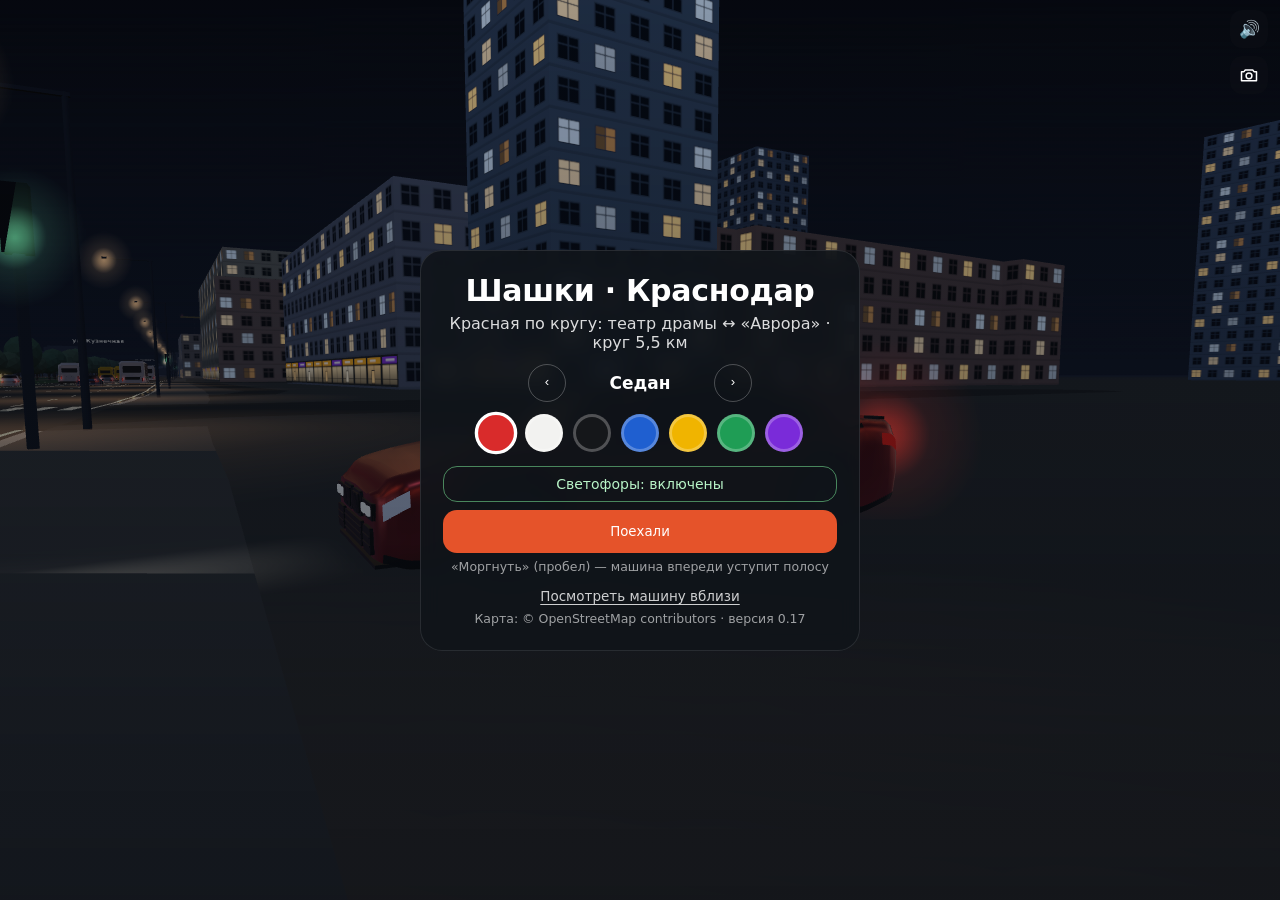
==== index.html @ fc98f98d "Виды с капота и из салона, новые педали и руль, поток пропускает игрока и сворачивает с Красной - тр" ====
<!doctype html>
<html lang="ru">
<head>
<meta charset="utf-8">
<meta name="viewport" content="width=device-width, initial-scale=1, maximum-scale=1, user-scalable=no, viewport-fit=cover">
<meta name="apple-mobile-web-app-capable" content="yes">
<meta name="apple-mobile-web-app-status-bar-style" content="black-translucent">
<meta name="apple-mobile-web-app-title" content="Шашки КРД">
<meta name="theme-color" content="#101418">
<title>Шашки · Краснодар</title>
<link rel="manifest" href="manifest.webmanifest">
<link rel="apple-touch-icon" href="icons/icon-180.png">
<link rel="icon" href="icons/icon-192.png">
<link rel="stylesheet" href="style.css?v=17">
<script type="importmap">{ "imports": { "three": "./vendor/three.module.min.js" } }</script>
</head>
<body>
<canvas id="view"></canvas>
<div id="vig"></div>
<div id="cops"></div>

<div id="hud" hidden>
  <div class="hud-top">
    <div class="box"><span class="label">Очки</span><b id="score">0</b></div>
    <div class="box combo" id="comboBox"><span class="label">Серия</span><b id="combo">×1</b></div>
    <div class="box right"><span class="label" id="lapLabel">Круг 1 · до разворота</span><b id="left">0 м</b></div>
  </div>
  <div class="chips"><div class="chip" id="chase" hidden>ПОГОНЯ · <b id="chaseGap">0 м</b></div><div class="chip rain" id="rain" hidden>Дождь · скользко</div></div>
  <div id="pop"></div>
  <div class="tip turn" id="turnTip" hidden>← Разворот: в левый ряд</div>
  <div class="tip" id="launchTip" hidden>Ты первый! Зажми газ и ЛАНЧ (Shift)</div>
  <div id="lights" hidden><i></i><i></i><i></i><i></i><i></i><b id="lightsText">ДЕРЖИ…</b></div>
  <div class="speed"><b id="speed">0</b><span>км/ч</span><i id="gear">1</i></div>
  <div class="hint" id="rotate">Поверните телефон горизонтально</div>
</div>

<div id="touch" hidden data-mode="arrows">
  <div class="pad left">
    <button data-ctl="launch" id="launchBtn" class="launch" aria-label="Ланч" hidden>ЛАНЧ</button>
    <!-- подрулевой «лепесток»: потянул — моргнул дальним -->
    <button data-ctl="flash" class="stalk" aria-label="Моргнуть фарами">
      <svg viewBox="0 0 120 44" width="120" height="44"><defs><linearGradient id="stk" x1="0" y1="0" x2="0" y2="1"><stop offset="0" stop-color="#4a5058"/><stop offset="1" stop-color="#1b1e22"/></linearGradient></defs>
        <rect x="2" y="15" width="92" height="14" rx="7" fill="url(#stk)" stroke="#6b737d" stroke-width="1.2"/>
        <rect x="82" y="7" width="34" height="30" rx="9" fill="url(#stk)" stroke="#8a929c" stroke-width="1.4"/>
        <path d="M95 15h6a7 7 0 0 1 0 14h-6z" fill="none" stroke="#dfe9ff" stroke-width="1.8"/><path d="M84 17h7M84 22h7M84 27h7" stroke="#dfe9ff" stroke-width="1.8" stroke-linecap="round"/></svg>
    </button>
    <div class="steer arrows">
      <button data-ctl="left" aria-label="Влево"><svg viewBox="0 0 24 24" width="34" height="34"><path d="M15 5l-7 7 7 7" fill="none" stroke="currentColor" stroke-width="2.6" stroke-linecap="round" stroke-linejoin="round"/></svg></button>
      <button data-ctl="right" aria-label="Вправо"><svg viewBox="0 0 24 24" width="34" height="34"><path d="M9 5l7 7-7 7" fill="none" stroke="currentColor" stroke-width="2.6" stroke-linecap="round" stroke-linejoin="round"/></svg></button>
    </div>
    <div class="steer wheel" id="wheelPad" aria-label="Руль">
      <svg id="wheelArt" viewBox="0 0 160 160" width="150" height="150"><defs><radialGradient id="rimG" cx="0.5" cy="0.4" r="0.6"><stop offset="0" stop-color="#3a3f46"/><stop offset="1" stop-color="#14161a"/></radialGradient></defs>
        <circle cx="80" cy="80" r="66" fill="none" stroke="url(#rimG)" stroke-width="17"/><circle cx="80" cy="80" r="74" fill="none" stroke="#5d646d" stroke-width="1.2"/>
        <path d="M80 80L22 62M80 80l58-18M80 80v62" stroke="#24272c" stroke-width="15" stroke-linecap="round"/>
        <circle cx="80" cy="80" r="21" fill="#1b1e22" stroke="#5d646d" stroke-width="1.5"/><rect x="77" y="8" width="6" height="14" rx="2" fill="#e5532a"/></svg>
    </div>
    <div class="steer tilt">Наклоняй телефон</div>
  </div>
  <div class="pad right">
    <button data-ctl="brake" class="pedal brake" aria-label="Тормоз"><i></i></button>
    <button data-ctl="gas" class="pedal gas" aria-label="Газ"><i></i></button>
  </div>
</div>

<div id="drift" hidden>
  <div class="driftBox">
    <b>ДЕРЖИ ГАЗ — ДЕРЖИ ЗАНОС</b>
    <div class="driftMeter"><i id="driftBar"></i></div>
  </div>
</div>

<div id="menu" class="overlay">
  <div class="card">
    <h1>Шашки · Краснодар</h1>
    <p class="route">Красная по кругу: театр драмы ↔ «Аврора» · круг 5,5 км</p>
    <div class="carpick"><button id="carPrev" aria-label="Предыдущая машина">‹</button><b id="carName">Седан</b><button id="carNext" aria-label="Следующая машина">›</button></div>
    <div class="swatches" id="swatches"></div>
    <button id="lightsBtn" class="ghost toggle">Светофоры: включены</button>
    <div class="seg" id="ctlSeg" hidden><button data-m="arrows">Стрелки</button><button data-m="wheel">Руль</button><button data-m="tilt">Наклон</button></div>
    <button id="go" class="primary">Поехали</button>
    <p class="keys">«Моргнуть» (пробел) — машина впереди уступит полосу</p>
    <p class="best" id="best"></p>
    <a class="ghostlink" href="car.html">Посмотреть машину вблизи</a>
    <p class="install" id="install" hidden>Чтобы убрать панели Safari: нажмите <b>Поделиться</b> → <b>На экран «Домой»</b> и запускайте игру с иконки</p>
    <p class="osm">Карта: © OpenStreetMap contributors · версия 0.17</p>
  </div>
</div>

<div id="result" class="overlay" hidden>
  <div class="card">
    <h1 id="resTitle">Авария</h1>
    <p class="route" id="resText"></p>
    <div class="stats">
      <div><span>Очки</span><b id="resScore">0</b></div>
      <div><span>Впритирку</span><b id="resNear">0</b></div>
      <div><span>Круг</span><b id="resTop">1</b></div>
    </div>
    <button id="again" class="primary">Ещё раз</button>
    <button id="toMenu" class="ghost">В меню</button>
  </div>
</div>

<button id="mute" aria-label="Звук">🔊</button>
<button id="viewBtn" aria-label="Сменить вид" title="Вид (C)">
  <svg viewBox="0 0 24 24" width="20" height="20" fill="none" stroke="currentColor" stroke-width="1.8" stroke-linecap="round" stroke-linejoin="round"><path d="M3 8h3l1.5-2h9L18 8h3v11H3z"/><circle cx="12" cy="13" r="3.5"/></svg>
</button>
<script type="module" src="js/main.js?v=17"></script>
</body>
</html>
---- style.css ----
* { box-sizing: border-box; -webkit-tap-highlight-color: transparent; }
html, body { margin: 0; height: 100%; overflow: hidden; background: #101418; overscroll-behavior: none; }
body { font-family: system-ui, -apple-system, 'Segoe UI', Roboto, Arial, sans-serif; color: #fff; user-select: none; -webkit-user-select: none; -webkit-touch-callout: none; touch-action: none; }
canvas#view { position: fixed; inset: 0; width: 100%; height: 100%; display: block; }
[hidden] { display: none !important; }

#hud { position: fixed; inset: 0; pointer-events: none; padding: max(10px, env(safe-area-inset-top)) max(14px, env(safe-area-inset-right)) max(10px, env(safe-area-inset-bottom)) max(14px, env(safe-area-inset-left)); }
.hud-top { display: flex; gap: 10px; align-items: flex-start; padding-right: 48px; }
.box { background: rgba(12, 16, 22, 0.62); border-radius: 12px; padding: 6px 12px 7px; min-width: 84px; backdrop-filter: blur(6px); -webkit-backdrop-filter: blur(6px); }
.box .label { display: block; font-size: 11px; letter-spacing: 0.06em; text-transform: uppercase; opacity: 0.7; }
.box b { font-size: 22px; font-variant-numeric: tabular-nums; }
.box.right { margin-left: auto; text-align: right; }
.box.combo { opacity: 0.35; transition: opacity 0.2s, transform 0.2s; }
.box.combo.live { opacity: 1; background: rgba(214, 72, 28, 0.88); }
.box.combo.bump { transform: scale(1.14); }

#pop { position: absolute; left: 50%; top: 24%; transform: translateX(-50%); font-weight: 900; font-size: clamp(22px, 5vw, 40px); text-shadow: 0 2px 10px rgba(0, 0, 0, 0.6); white-space: nowrap; opacity: 0; }
#pop.show { animation: pop 0.9s ease-out; }
@keyframes pop { 0% { opacity: 0; transform: translate(-50%, 16px) scale(0.8); } 15% { opacity: 1; transform: translate(-50%, 0) scale(1.08); } 70% { opacity: 1; } 100% { opacity: 0; transform: translate(-50%, -22px) scale(1); } }

.speed { position: absolute; left: 50%; bottom: max(14px, env(safe-area-inset-bottom)); transform: translateX(-50%); text-align: center; background: rgba(12, 16, 22, 0.62); border-radius: 16px; padding: 4px 18px 8px; min-width: 132px; backdrop-filter: blur(6px); -webkit-backdrop-filter: blur(6px); }
.speed b { font-size: 44px; line-height: 1; font-variant-numeric: tabular-nums; display: block; }
.speed span { font-size: 12px; opacity: 0.7; letter-spacing: 0.08em; }
.speed i { position: absolute; right: 10px; top: 8px; font-style: normal; font-weight: 700; font-size: 14px; opacity: 0.75; }
.hint { position: absolute; left: 50%; top: 50%; transform: translate(-50%, -50%); background: rgba(12, 16, 22, 0.8); padding: 10px 16px; border-radius: 12px; display: none; }
@media (orientation: portrait) and (pointer: coarse) { .hint { display: block; } }

#touch { position: fixed; inset: 0; pointer-events: none; }
.pad { position: absolute; bottom: max(18px, env(safe-area-inset-bottom)); display: flex; gap: 14px; align-items: flex-end; pointer-events: none; }
.pad.left { left: max(18px, env(safe-area-inset-left)); }
.pad.right { right: max(18px, env(safe-area-inset-right)); }
.pad button { pointer-events: auto; touch-action: none; width: 84px; height: 84px; border-radius: 22px; border: 2px solid rgba(255, 255, 255, 0.35); background: rgba(12, 16, 22, 0.45); color: #fff; font: 700 26px/1 inherit; font-family: inherit; }
.pad button.gas { height: 118px; background: rgba(34, 140, 70, 0.55); font-size: 17px; }
.pad button.brake { background: rgba(190, 50, 40, 0.55); font-size: 15px; }
.pad button.small { width: 58px; height: 58px; border-radius: 16px; font-size: 18px; }
.pad button.on { background: rgba(255, 255, 255, 0.4); transform: scale(0.96); }

.overlay { position: fixed; inset: 0; display: grid; place-items: center; background: linear-gradient(rgba(10, 14, 20, 0.35), rgba(10, 14, 20, 0.72)); padding: 16px; overflow: auto; }
.card { width: min(440px, 100%); background: rgba(16, 20, 26, 0.9); border: 1px solid rgba(255, 255, 255, 0.1); border-radius: 22px; padding: 22px 22px 18px; text-align: center; backdrop-filter: blur(10px); -webkit-backdrop-filter: blur(10px); }
.card h1 { margin: 0 0 4px; font-size: 30px; letter-spacing: -0.01em; }
.card p { margin: 6px 0; }
.route { opacity: 0.85; }
.keys, .osm, .best { font-size: 12.5px; opacity: 0.6; }
.best { opacity: 0.9; font-size: 14px; }
.swatches { display: flex; justify-content: center; gap: 10px; margin: 16px 0 14px; }
.swatches button { width: 38px; height: 38px; border-radius: 50%; border: 3px solid rgba(255, 255, 255, 0.25); cursor: pointer; padding: 0; }
.swatches button.sel { border-color: #fff; transform: scale(1.12); }
button.primary { display: block; width: 100%; padding: 14px; border: 0; border-radius: 14px; background: #e5532a; color: #fff; font: 800 19px/1 inherit; font-family: inherit; cursor: pointer; margin-top: 6px; }
button.primary:active { transform: scale(0.98); }
button.ghost { display: block; width: 100%; padding: 11px; margin-top: 8px; border: 1px solid rgba(255, 255, 255, 0.22); border-radius: 14px; background: transparent; color: #fff; font: 600 15px/1 inherit; font-family: inherit; cursor: pointer; }
.stats { display: grid; grid-template-columns: repeat(3, 1fr); gap: 8px; margin: 14px 0; }
.stats div { background: rgba(255, 255, 255, 0.07); border-radius: 12px; padding: 8px 4px; }
.stats span { display: block; font-size: 11px; opacity: 0.65; text-transform: uppercase; letter-spacing: 0.05em; }
.stats b { font-size: 21px; font-variant-numeric: tabular-nums; }

#mute { position: fixed; top: max(10px, env(safe-area-inset-top)); right: max(12px, env(safe-area-inset-right)); width: 38px; height: 38px; border-radius: 12px; border: 0; background: rgba(12, 16, 22, 0.62); color: #fff; font-size: 17px; cursor: pointer; z-index: 5; }
@media (max-height: 420px) { .card { padding: 14px 18px 12px; } .card h1 { font-size: 24px; } .swatches { margin: 10px 0; } }

/* телефон в горизонтали: спидометр уезжает наверх, чтобы не закрывать машину */
@media (max-height: 500px) {
  .speed { bottom: auto; top: max(8px, env(safe-area-inset-top)); padding: 2px 14px 5px; min-width: 104px; }
  .speed b { font-size: 30px; }
  .speed span { font-size: 10px; }
  .speed i { top: 5px; right: 8px; font-size: 12px; }
  #pop { top: 30%; }
}

/* затемнение краёв на скорости — «тоннель» */
#vig { position: fixed; inset: 0; pointer-events: none; opacity: 0; background: radial-gradient(ellipse at 50% 58%, transparent 42%, rgba(6, 10, 16, 0.5) 100%); }
html { touch-action: none; }

.install { font-size: 13px; line-height: 1.35; background: rgba(255, 255, 255, 0.08); border-radius: 12px; padding: 9px 12px; margin-top: 10px !important; }

.pad.left { flex-direction: column; align-items: stretch; gap: 10px; }
.pad .row { display: flex; gap: 14px; }
.pad button.flash { width: auto; height: 46px; border-radius: 14px; font-size: 15px; background: rgba(240, 190, 40, 0.5); }

.ghostlink { display: inline-block; margin-top: 8px; color: #fff; opacity: 0.8; font-size: 13.5px; text-decoration: underline; text-underline-offset: 3px; }

/* разворот: весь экран — одна большая кнопка, чем чаще жмёшь, тем дольше держится занос */
#drift { position: fixed; inset: 0; z-index: 4; display: grid; place-items: start center; padding-top: 22vh; pointer-events: none; }
.driftBox { pointer-events: none; text-align: center; background: rgba(12, 16, 22, 0.62); border-radius: 16px; padding: 10px 18px 12px; backdrop-filter: blur(6px); -webkit-backdrop-filter: blur(6px); animation: pulse 0.5s ease-in-out infinite alternate; }
.driftBox b { display: block; font-size: clamp(18px, 4.4vw, 30px); letter-spacing: 0.02em; }
.driftMeter { margin-top: 8px; width: min(52vw, 320px); height: 12px; border-radius: 6px; background: rgba(255, 255, 255, 0.18); overflow: hidden; }
.driftMeter i { display: block; height: 100%; width: 30%; background: linear-gradient(90deg, #f0b400, #e5532a); border-radius: 6px; transition: width 0.08s linear; }
@keyframes pulse { from { transform: scale(1); } to { transform: scale(1.05); } }

/* погоня и дождь */
.chips { position: absolute; left: 50%; top: max(64px, calc(env(safe-area-inset-top) + 56px)); transform: translateX(-50%); display: flex; gap: 8px; }
.chip { background: rgba(190, 30, 30, 0.85); border-radius: 999px; padding: 5px 12px; font-size: 13px; letter-spacing: 0.04em; white-space: nowrap; }
.chip b { font-variant-numeric: tabular-nums; }
.chip.close { animation: pulse 0.3s ease-in-out infinite alternate; }
.chip.rain { background: rgba(40, 90, 150, 0.85); }
#cops { position: fixed; inset: 0; pointer-events: none; opacity: 0; background: radial-gradient(ellipse at 50% 60%, transparent 45%, rgba(255, 30, 30, 0.9) 100%); }
#cops.blue { background: radial-gradient(ellipse at 50% 60%, transparent 45%, rgba(40, 90, 255, 0.9) 100%); }

/* старт со светофора */
.pad button.launch { width: auto; height: 64px; border-radius: 16px; background: rgba(229, 83, 42, 0.85); font-size: 18px; animation: pulse 0.4s ease-in-out infinite alternate; }
.tip { position: absolute; left: 50%; top: 34%; transform: translateX(-50%); background: rgba(12, 16, 22, 0.72); border-radius: 12px; padding: 8px 14px; font-size: 14px; white-space: nowrap; }

/* стартовые огни: пять красных загораются по одному, потом все зелёные — отпускай */
#lights { position: absolute; left: 50%; top: 16%; transform: translateX(-50%); display: flex; gap: clamp(8px, 2vw, 16px); align-items: center; background: rgba(8, 10, 14, 0.78); border-radius: 18px; padding: 12px 16px 34px; }
#lights i { width: clamp(26px, 6vw, 44px); height: clamp(26px, 6vw, 44px); border-radius: 50%; background: #2a1414; box-shadow: inset 0 0 0 3px #111; transition: background 0.06s; }
#lights i.on { background: #ff2a1a; box-shadow: inset 0 0 0 3px #111, 0 0 18px 6px rgba(255, 42, 26, 0.75); }
#lights i.go { background: #2dff6a; box-shadow: inset 0 0 0 3px #111, 0 0 22px 9px rgba(45, 255, 106, 0.85); }
#lights b { position: absolute; left: 0; right: 0; bottom: 8px; text-align: center; font-size: 15px; letter-spacing: 0.08em; opacity: 0.85; }
#lights.go b { color: #2dff6a; font-size: 18px; opacity: 1; animation: pulse 0.12s ease-in-out infinite alternate; }
#lights.go { box-shadow: 0 0 0 3px rgba(45, 255, 106, 0.7), 0 0 40px rgba(45, 255, 106, 0.5); }
.tip { animation: glow 0.45s ease-in-out infinite alternate; } /* не pulse: тот двигает transform и сбил бы центровку */
@keyframes glow { from { box-shadow: 0 0 0 2px rgba(229, 83, 42, 0.5), 0 0 10px rgba(229, 83, 42, 0.3); } to { box-shadow: 0 0 0 2px rgba(229, 83, 42, 1), 0 0 30px rgba(229, 83, 42, 0.75); } }
.pad button.launch { box-shadow: 0 0 0 3px rgba(255, 255, 255, 0.55), 0 0 30px 6px rgba(229, 83, 42, 0.8); }

button.toggle { margin: 0 0 8px; padding: 9px; font-size: 14px; border-color: rgba(120, 230, 150, 0.55); color: #b9f5c8; }
button.toggle.off { border-color: rgba(255, 255, 255, 0.22); color: rgba(255, 255, 255, 0.7); }

.carpick { display: flex; align-items: center; justify-content: center; gap: 14px; margin: 12px 0 -4px; }
.carpick b { min-width: 120px; font-size: 17px; }
.carpick button { width: 38px; height: 38px; border-radius: 50%; border: 1px solid rgba(255, 255, 255, 0.25); background: transparent; color: #fff; font: 600 22px/1 inherit; cursor: pointer; padding: 0 0 3px; }
.carpick button:active { transform: scale(0.94); }

.tip.turn { top: 20%; font-weight: 700; font-size: 15px; background: rgba(229, 83, 42, 0.85); animation: none; }

#viewBtn { position: fixed; top: calc(max(10px, env(safe-area-inset-top)) + 46px); right: max(12px, env(safe-area-inset-right)); z-index: 6; width: 38px; height: 38px; border-radius: 12px; border: 0; background: rgba(12, 16, 22, 0.62); color: #fff; display: grid; place-items: center; cursor: pointer; }

/* ---------- управление на экране: педали, руль, «лепесток» ---------- */
.pad.left { align-items: flex-start; }
.pad button.pedal { width: 78px; height: 104px; border-radius: 14px 14px 18px 18px; border: 1.5px solid #8b939d; padding: 0; position: relative; overflow: hidden;
  background: linear-gradient(180deg, #aab2bc 0%, #6d757f 55%, #3d434b 100%); box-shadow: 0 6px 14px rgba(0, 0, 0, 0.55), inset 0 1px 0 rgba(255, 255, 255, 0.45); transform-origin: 50% 100%; transition: transform 0.06s; }
.pad button.pedal i { position: absolute; inset: 9px 10px; border-radius: 8px; background: repeating-linear-gradient(180deg, #17191d 0 7px, #2c3036 7px 12px); box-shadow: inset 0 0 0 1px rgba(0, 0, 0, 0.6); }
.pad button.pedal.gas { height: 132px; width: 64px; }
.pad button.pedal.brake { width: 96px; height: 92px; }
.pad button.pedal.on { transform: perspective(260px) rotateX(24deg) scale(0.98); filter: brightness(0.8); background: linear-gradient(180deg, #aab2bc 0%, #6d757f 55%, #3d434b 100%); }
.pad button.stalk { width: 124px; height: 48px; border: 0; background: none; padding: 0; transform-origin: 6% 50%; transition: transform 0.08s; filter: drop-shadow(0 4px 6px rgba(0, 0, 0, 0.6)); }
.pad button.stalk.on { transform: rotate(-16deg); background: none; filter: drop-shadow(0 0 14px rgba(190, 215, 255, 0.95)); }
.steer { pointer-events: none; }
.steer.arrows { display: flex; gap: 14px; }
.steer.arrows button { width: 86px; height: 86px; border-radius: 50%; border: 1.5px solid #6b737d; display: grid; place-items: center; padding: 0;
  background: radial-gradient(circle at 50% 35%, #3a3f46, #14161a 75%); box-shadow: 0 6px 14px rgba(0, 0, 0, 0.5), inset 0 1px 0 rgba(255, 255, 255, 0.18); }
.steer.arrows button.on { background: radial-gradient(circle at 50% 35%, #565d67, #24272c 75%); transform: scale(0.95); }
.steer.wheel { width: 150px; height: 150px; pointer-events: auto; touch-action: none; filter: drop-shadow(0 6px 12px rgba(0, 0, 0, 0.6)); }
.steer.wheel svg { display: block; will-change: transform; }
.steer.tilt { padding: 10px 14px; border-radius: 12px; background: rgba(12, 16, 22, 0.55); font-size: 13.5px; opacity: 0.75; }
#touch[data-mode="arrows"] .steer.wheel, #touch[data-mode="arrows"] .steer.tilt,
#touch[data-mode="wheel"] .steer.arrows, #touch[data-mode="wheel"] .steer.tilt,
#touch[data-mode="tilt"] .steer.arrows, #touch[data-mode="tilt"] .steer.wheel { display: none; }
.seg { display: flex; gap: 0; margin: 0 0 8px; border: 1px solid rgba(255, 255, 255, 0.22); border-radius: 12px; overflow: hidden; }
.seg button { flex: 1; padding: 9px 4px; border: 0; background: transparent; color: rgba(255, 255, 255, 0.7); font: 600 13.5px/1 inherit; font-family: inherit; cursor: pointer; }
.seg button.sel { background: rgba(255, 255, 255, 0.16); color: #fff; }
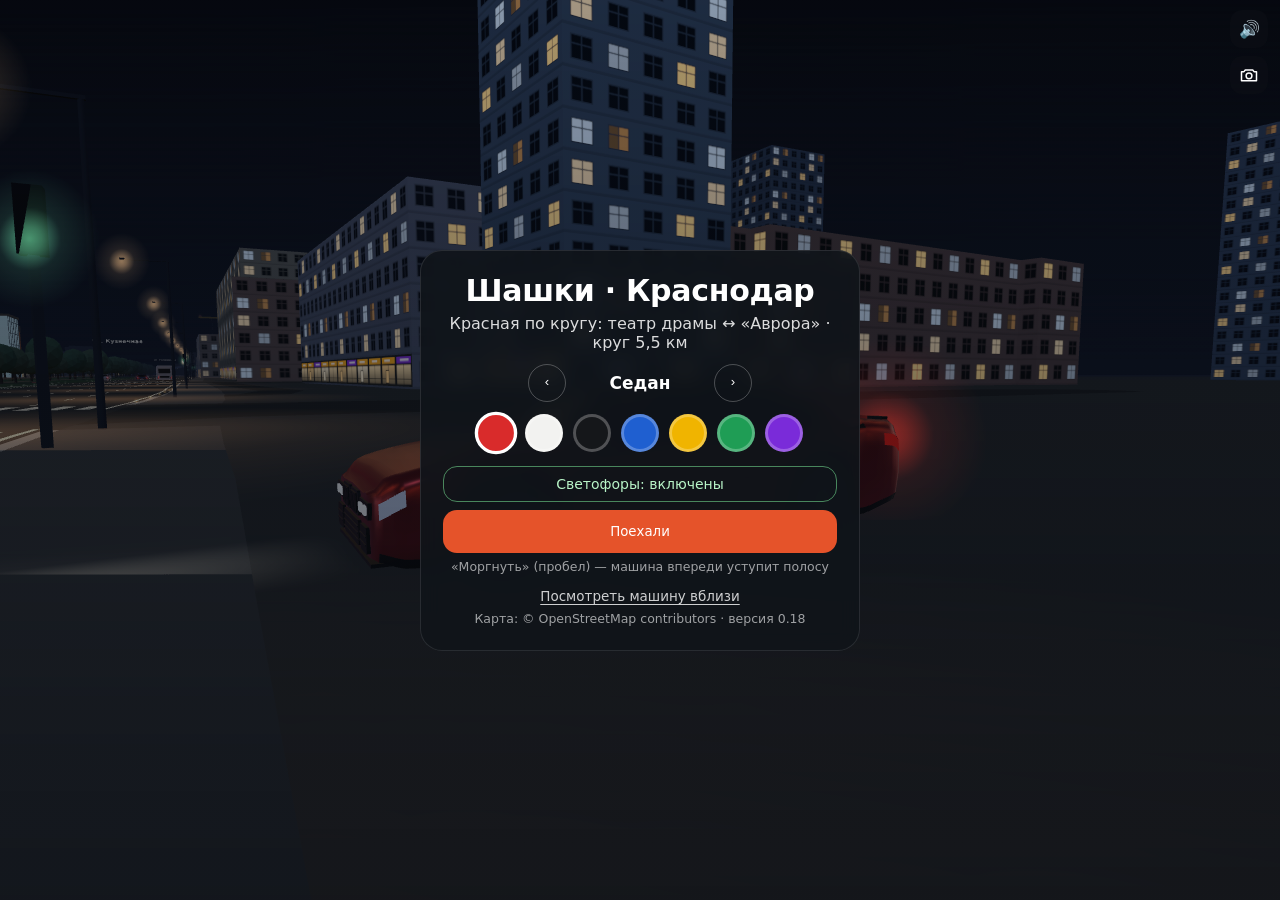
==== commit b205dc06: "Три новые машины, дождь с брызгами и лужами, визг и дым на торможении - «Гелик», «Лада» и «Семёрка»:" ====
--- a/index.html
+++ b/index.html
@@ -11,7 +11,7 @@
 <link rel="manifest" href="manifest.webmanifest">
 <link rel="apple-touch-icon" href="icons/icon-180.png">
 <link rel="icon" href="icons/icon-192.png">
-<link rel="stylesheet" href="style.css?v=17">
+<link rel="stylesheet" href="style.css?v=18">
 <script type="importmap">{ "imports": { "three": "./vendor/three.module.min.js" } }</script>
 </head>
 <body>
@@ -82,7 +82,7 @@
     <p class="best" id="best"></p>
     <a class="ghostlink" href="car.html">Посмотреть машину вблизи</a>
     <p class="install" id="install" hidden>Чтобы убрать панели Safari: нажмите <b>Поделиться</b> → <b>На экран «Домой»</b> и запускайте игру с иконки</p>
-    <p class="osm">Карта: © OpenStreetMap contributors · версия 0.17</p>
+    <p class="osm">Карта: © OpenStreetMap contributors · версия 0.18</p>
   </div>
 </div>
 
@@ -104,6 +104,6 @@
 <button id="viewBtn" aria-label="Сменить вид" title="Вид (C)">
   <svg viewBox="0 0 24 24" width="20" height="20" fill="none" stroke="currentColor" stroke-width="1.8" stroke-linecap="round" stroke-linejoin="round"><path d="M3 8h3l1.5-2h9L18 8h3v11H3z"/><circle cx="12" cy="13" r="3.5"/></svg>
 </button>
-<script type="module" src="js/main.js?v=17"></script>
+<script type="module" src="js/main.js?v=18"></script>
 </body>
 </html>
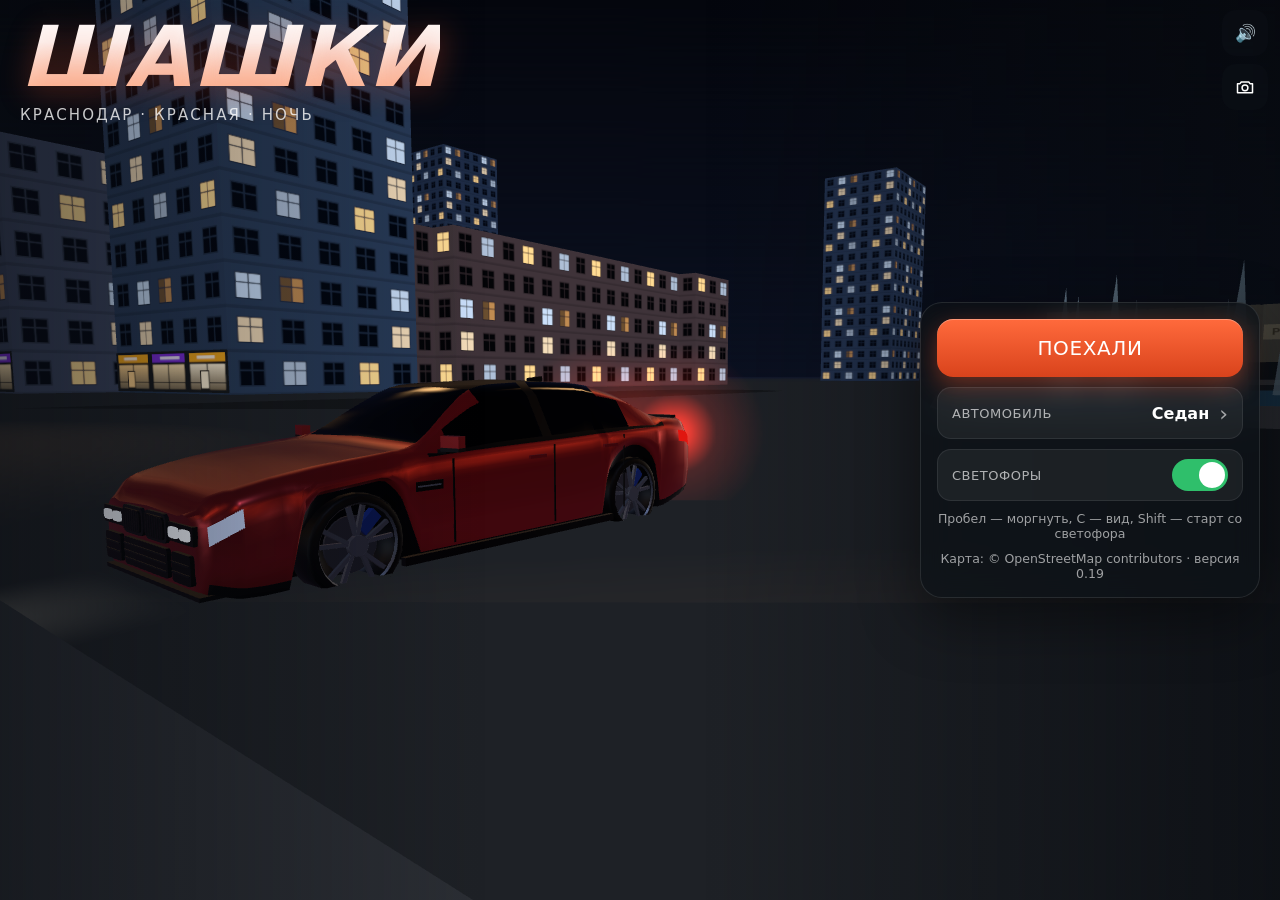
==== commit 4c9fe50f: "Новый интерфейс и гараж, зеркало заднего вида, свои салоны и голоса моторов - меню: панель сбоку, ма" ====
--- a/index.html
+++ b/index.html
@@ -11,7 +11,7 @@
 <link rel="manifest" href="manifest.webmanifest">
 <link rel="apple-touch-icon" href="icons/icon-180.png">
 <link rel="icon" href="icons/icon-192.png">
-<link rel="stylesheet" href="style.css?v=18">
+<link rel="stylesheet" href="style.css?v=19">
 <script type="importmap">{ "imports": { "three": "./vendor/three.module.min.js" } }</script>
 </head>
 <body>
@@ -25,6 +25,7 @@
     <div class="box combo" id="comboBox"><span class="label">Серия</span><b id="combo">×1</b></div>
     <div class="box right"><span class="label" id="lapLabel">Круг 1 · до разворота</span><b id="left">0 м</b></div>
   </div>
+  <div id="mirror"></div>
   <div class="chips"><div class="chip" id="chase" hidden>ПОГОНЯ · <b id="chaseGap">0 м</b></div><div class="chip rain" id="rain" hidden>Дождь · скользко</div></div>
   <div id="pop"></div>
   <div class="tip turn" id="turnTip" hidden>← Разворот: в левый ряд</div>
@@ -69,20 +70,36 @@
   </div>
 </div>
 
-<div id="menu" class="overlay">
-  <div class="card">
-    <h1>Шашки · Краснодар</h1>
-    <p class="route">Красная по кругу: театр драмы ↔ «Аврора» · круг 5,5 км</p>
-    <div class="carpick"><button id="carPrev" aria-label="Предыдущая машина">‹</button><b id="carName">Седан</b><button id="carNext" aria-label="Следующая машина">›</button></div>
+<!-- главное меню: машина видна слева, справа — панель -->
+<div id="menu" class="screen">
+  <div class="brand">
+    <h1>ШАШКИ</h1>
+    <p>Краснодар · Красная · ночь</p>
+    <p class="best" id="best"></p>
+  </div>
+  <div class="panel">
+    <button id="go" class="primary">Поехали</button>
+    <button id="garageBtn" class="rowbtn"><span>Автомобиль</span><b id="carName">Седан</b><i>›</i></button>
+    <div class="rowset"><span>Светофоры</span><button id="lightsBtn" class="switch" role="switch" aria-label="Светофоры"><i></i></button></div>
+    <div class="rowset" id="ctlRow"><span>Руль</span><div class="seg" id="ctlSeg"><button data-m="arrows">Стрелки</button><button data-m="wheel">Руль</button><button data-m="tilt">Наклон</button></div></div>
+    <p class="keys">Пробел — моргнуть, C — вид, Shift — старт со светофора</p>
+    <p class="install" id="install" hidden>Чтобы убрать панели Safari: <b>Поделиться</b> → <b>На экран «Домой»</b></p>
+    <p class="osm">Карта: © OpenStreetMap contributors · версия 0.19</p>
+  </div>
+</div>
+
+<!-- гараж: выбор машины и цвета -->
+<div id="garage" class="screen" hidden>
+  <button id="garageBack" class="back">‹ Назад</button>
+  <div class="gpanel">
+    <div class="gpick">
+      <button id="carPrev" aria-label="Предыдущая машина">‹</button>
+      <div><b id="gName">Седан</b><span id="gNote"></span></div>
+      <button id="carNext" aria-label="Следующая машина">›</button>
+    </div>
+    <div class="gstats" id="gStats"></div>
     <div class="swatches" id="swatches"></div>
-    <button id="lightsBtn" class="ghost toggle">Светофоры: включены</button>
-    <div class="seg" id="ctlSeg" hidden><button data-m="arrows">Стрелки</button><button data-m="wheel">Руль</button><button data-m="tilt">Наклон</button></div>
-    <button id="go" class="primary">Поехали</button>
-    <p class="keys">«Моргнуть» (пробел) — машина впереди уступит полосу</p>
-    <p class="best" id="best"></p>
-    <a class="ghostlink" href="car.html">Посмотреть машину вблизи</a>
-    <p class="install" id="install" hidden>Чтобы убрать панели Safari: нажмите <b>Поделиться</b> → <b>На экран «Домой»</b> и запускайте игру с иконки</p>
-    <p class="osm">Карта: © OpenStreetMap contributors · версия 0.18</p>
+    <button id="gSelect" class="primary">Выбрать</button>
   </div>
 </div>
 
@@ -104,6 +121,6 @@
 <button id="viewBtn" aria-label="Сменить вид" title="Вид (C)">
   <svg viewBox="0 0 24 24" width="20" height="20" fill="none" stroke="currentColor" stroke-width="1.8" stroke-linecap="round" stroke-linejoin="round"><path d="M3 8h3l1.5-2h9L18 8h3v11H3z"/><circle cx="12" cy="13" r="3.5"/></svg>
 </button>
-<script type="module" src="js/main.js?v=18"></script>
+<script type="module" src="js/main.js?v=19"></script>
 </body>
 </html>
--- a/style.css
+++ b/style.css
@@ -146,3 +146,62 @@
 .seg { display: flex; gap: 0; margin: 0 0 8px; border: 1px solid rgba(255, 255, 255, 0.22); border-radius: 12px; overflow: hidden; }
 .seg button { flex: 1; padding: 9px 4px; border: 0; background: transparent; color: rgba(255, 255, 255, 0.7); font: 600 13.5px/1 inherit; font-family: inherit; cursor: pointer; }
 .seg button.sel { background: rgba(255, 255, 255, 0.16); color: #fff; }
+
+/* ---------- новый интерфейс: меню сбоку, гараж, зеркало ---------- */
+button { touch-action: manipulation; }
+.screen { position: fixed; inset: 0; pointer-events: none; display: flex; align-items: stretch; justify-content: space-between; gap: 16px;
+  padding: max(18px, env(safe-area-inset-top)) max(20px, env(safe-area-inset-right)) max(18px, env(safe-area-inset-bottom)) max(20px, env(safe-area-inset-left));
+  background: linear-gradient(90deg, rgba(8, 11, 16, 0.55) 0%, rgba(8, 11, 16, 0) 38%, rgba(8, 11, 16, 0) 55%, rgba(8, 11, 16, 0.72) 100%); }
+.screen > * { pointer-events: auto; }
+.brand { align-self: flex-start; pointer-events: none; }
+.brand h1 { margin: 0; font-size: clamp(40px, 9vw, 84px); font-weight: 900; letter-spacing: 0.02em; line-height: 0.95; font-style: italic;
+  background: linear-gradient(180deg, #fff 30%, #ffb38f 100%); -webkit-background-clip: text; background-clip: text; color: transparent; text-shadow: 0 6px 30px rgba(229, 83, 42, 0.35); }
+.brand p { margin: 8px 0 0; font-size: 15px; letter-spacing: 0.14em; text-transform: uppercase; opacity: 0.78; }
+.brand .best { letter-spacing: 0.04em; text-transform: none; font-size: 15px; opacity: 0.95; color: #ffd27a; }
+.panel, .gpanel { align-self: center; width: min(340px, 46vw); display: flex; flex-direction: column; gap: 10px; padding: 16px; border-radius: 22px;
+  background: rgba(14, 18, 24, 0.78); border: 1px solid rgba(255, 255, 255, 0.1); backdrop-filter: blur(14px); -webkit-backdrop-filter: blur(14px); box-shadow: 0 20px 60px rgba(0, 0, 0, 0.45); }
+.panel p { margin: 0; text-align: center; }
+button.primary { margin: 0; padding: 17px 14px; border-radius: 16px; font-size: 20px; letter-spacing: 0.03em; text-transform: uppercase;
+  background: linear-gradient(180deg, #ff6a3c, #d9431c); box-shadow: 0 8px 24px rgba(229, 83, 42, 0.45), inset 0 1px 0 rgba(255, 255, 255, 0.3); }
+.rowbtn, .rowset { display: flex; align-items: center; gap: 10px; min-height: 52px; padding: 0 14px; border-radius: 14px; background: rgba(255, 255, 255, 0.06); border: 1px solid rgba(255, 255, 255, 0.08); color: #fff; font: inherit; }
+.rowbtn { cursor: pointer; width: 100%; text-align: left; }
+.rowbtn:active { background: rgba(255, 255, 255, 0.12); }
+.rowbtn span, .rowset > span { font-size: 13px; opacity: 0.65; letter-spacing: 0.04em; text-transform: uppercase; }
+.rowbtn b { margin-left: auto; font-size: 16px; }
+.rowbtn i { font-style: normal; font-size: 22px; opacity: 0.6; }
+.rowset .seg { margin: 0 0 0 auto; flex: 1; max-width: 230px; }
+.switch { margin-left: auto; width: 56px; height: 32px; border-radius: 999px; border: 0; background: rgba(255, 255, 255, 0.18); position: relative; cursor: pointer; padding: 0; transition: background 0.15s; }
+.switch i { position: absolute; top: 3px; left: 3px; width: 26px; height: 26px; border-radius: 50%; background: #fff; transition: transform 0.15s; }
+.switch.on { background: #2fbf6b; }
+.switch.on i { transform: translateX(24px); }
+.back { align-self: flex-start; padding: 12px 18px; border-radius: 14px; border: 1px solid rgba(255, 255, 255, 0.16); background: rgba(14, 18, 24, 0.7); color: #fff; font: 600 16px/1 inherit; font-family: inherit; cursor: pointer; }
+#garage { background: linear-gradient(90deg, rgba(8, 11, 16, 0.2) 0%, rgba(8, 11, 16, 0) 45%, rgba(8, 11, 16, 0.75) 100%); }
+.gpick { display: flex; align-items: center; gap: 8px; }
+.gpick > div { flex: 1; text-align: center; min-width: 0; }
+.gpick b { display: block; font-size: 22px; }
+.gpick span { display: block; font-size: 12.5px; opacity: 0.65; margin-top: 2px; }
+.gpick button { flex: none; width: 52px; height: 52px; border-radius: 50%; border: 1px solid rgba(255, 255, 255, 0.2); background: rgba(255, 255, 255, 0.07); color: #fff; font: 600 26px/1 inherit; cursor: pointer; padding: 0 0 4px; }
+.gpick button:active { background: rgba(255, 255, 255, 0.2); transform: scale(0.94); }
+.gstats { display: grid; gap: 7px; }
+.gstats div { display: grid; grid-template-columns: 96px 1fr 62px; align-items: center; gap: 8px; font-size: 12.5px; }
+.gstats span { opacity: 0.65; }
+.gstats em { height: 7px; border-radius: 4px; background: rgba(255, 255, 255, 0.1); overflow: hidden; display: block; }
+.gstats em u { display: block; height: 100%; border-radius: 4px; background: linear-gradient(90deg, #ff7a3c, #ffc46a); transition: width 0.25s; }
+.gstats b { text-align: right; font-variant-numeric: tabular-nums; font-weight: 600; }
+.gpanel .swatches { margin: 4px 0; gap: 8px; flex-wrap: wrap; }
+.gpanel .swatches button { width: 40px; height: 40px; }
+#mute, #viewBtn { width: 46px; height: 46px; border-radius: 14px; z-index: 7; }
+#viewBtn { top: calc(max(10px, env(safe-area-inset-top)) + 54px); }
+.hud-top { padding-right: 56px; }
+/* зеркало заднего вида: сама картинка рисуется игрой точно в эту рамку */
+#mirror { position: absolute; left: 50%; top: max(8px, env(safe-area-inset-top)); transform: translateX(-50%); width: min(30vw, 300px); aspect-ratio: 3.5; border-radius: 10px;
+  border: 3px solid #0b0d10; box-shadow: 0 0 0 1px rgba(255, 255, 255, 0.22), 0 6px 18px rgba(0, 0, 0, 0.5); }
+.chips { top: calc(max(8px, env(safe-area-inset-top)) + min(30vw, 300px) / 3.5 + 14px); }
+@media (max-height: 500px) { .speed { top: auto; bottom: max(8px, env(safe-area-inset-bottom)); } }
+@media (orientation: portrait) {
+  .screen { flex-direction: column; background: linear-gradient(180deg, rgba(8, 11, 16, 0.5) 0%, rgba(8, 11, 16, 0) 30%, rgba(8, 11, 16, 0) 45%, rgba(8, 11, 16, 0.8) 100%); }
+  .panel, .gpanel { align-self: stretch; width: auto; margin-top: auto; }
+}
+@media (max-height: 430px) { .panel, .gpanel { gap: 7px; padding: 12px; } button.primary { padding: 13px; font-size: 18px; } .rowbtn, .rowset { min-height: 44px; } .keys { display: none; } .brand h1 { font-size: 44px; } }
+
+@media (pointer: coarse) { .keys { display: none; } }
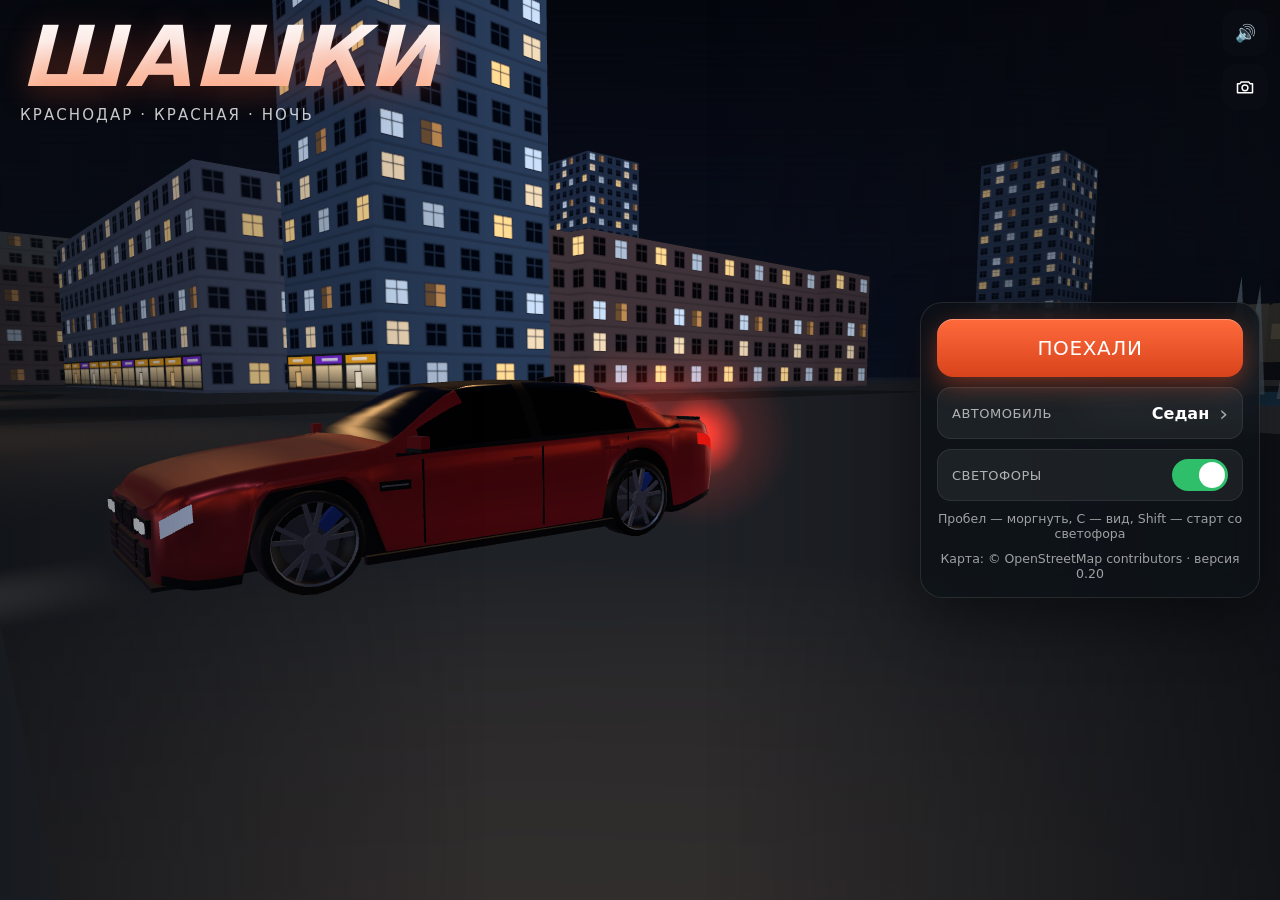
==== commit 278f6da9: "Соперники по классу машины, «зелёная волна» после старта, спокойнее «Лады», камера выше за «Геликом»" ====
--- a/index.html
+++ b/index.html
@@ -11,7 +11,7 @@
 <link rel="manifest" href="manifest.webmanifest">
 <link rel="apple-touch-icon" href="icons/icon-180.png">
 <link rel="icon" href="icons/icon-192.png">
-<link rel="stylesheet" href="style.css?v=19">
+<link rel="stylesheet" href="style.css?v=20">
 <script type="importmap">{ "imports": { "three": "./vendor/three.module.min.js" } }</script>
 </head>
 <body>
@@ -84,7 +84,7 @@
     <div class="rowset" id="ctlRow"><span>Руль</span><div class="seg" id="ctlSeg"><button data-m="arrows">Стрелки</button><button data-m="wheel">Руль</button><button data-m="tilt">Наклон</button></div></div>
     <p class="keys">Пробел — моргнуть, C — вид, Shift — старт со светофора</p>
     <p class="install" id="install" hidden>Чтобы убрать панели Safari: <b>Поделиться</b> → <b>На экран «Домой»</b></p>
-    <p class="osm">Карта: © OpenStreetMap contributors · версия 0.19</p>
+    <p class="osm">Карта: © OpenStreetMap contributors · версия 0.20</p>
   </div>
 </div>
 
@@ -121,6 +121,6 @@
 <button id="viewBtn" aria-label="Сменить вид" title="Вид (C)">
   <svg viewBox="0 0 24 24" width="20" height="20" fill="none" stroke="currentColor" stroke-width="1.8" stroke-linecap="round" stroke-linejoin="round"><path d="M3 8h3l1.5-2h9L18 8h3v11H3z"/><circle cx="12" cy="13" r="3.5"/></svg>
 </button>
-<script type="module" src="js/main.js?v=19"></script>
+<script type="module" src="js/main.js?v=20"></script>
 </body>
 </html>
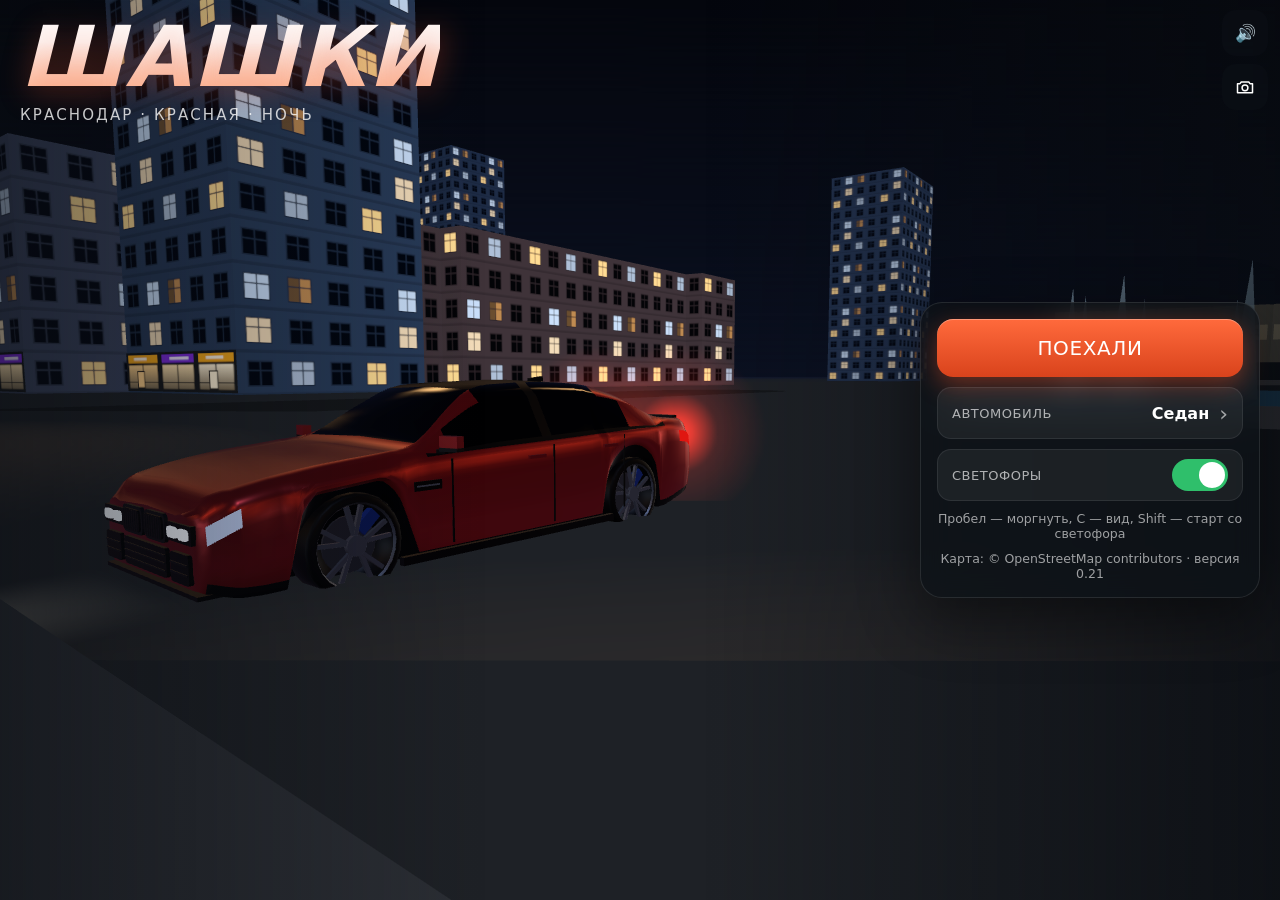
==== commit a4060074: "Камера сзади подобрана под каждый кузов: дорога видна в 4–5 м перед носом у всех машин Co-Authored-B" ====
--- a/index.html
+++ b/index.html
@@ -11,7 +11,7 @@
 <link rel="manifest" href="manifest.webmanifest">
 <link rel="apple-touch-icon" href="icons/icon-180.png">
 <link rel="icon" href="icons/icon-192.png">
-<link rel="stylesheet" href="style.css?v=20">
+<link rel="stylesheet" href="style.css?v=21">
 <script type="importmap">{ "imports": { "three": "./vendor/three.module.min.js" } }</script>
 </head>
 <body>
@@ -84,7 +84,7 @@
     <div class="rowset" id="ctlRow"><span>Руль</span><div class="seg" id="ctlSeg"><button data-m="arrows">Стрелки</button><button data-m="wheel">Руль</button><button data-m="tilt">Наклон</button></div></div>
     <p class="keys">Пробел — моргнуть, C — вид, Shift — старт со светофора</p>
     <p class="install" id="install" hidden>Чтобы убрать панели Safari: <b>Поделиться</b> → <b>На экран «Домой»</b></p>
-    <p class="osm">Карта: © OpenStreetMap contributors · версия 0.20</p>
+    <p class="osm">Карта: © OpenStreetMap contributors · версия 0.21</p>
   </div>
 </div>
 
@@ -121,6 +121,6 @@
 <button id="viewBtn" aria-label="Сменить вид" title="Вид (C)">
   <svg viewBox="0 0 24 24" width="20" height="20" fill="none" stroke="currentColor" stroke-width="1.8" stroke-linecap="round" stroke-linejoin="round"><path d="M3 8h3l1.5-2h9L18 8h3v11H3z"/><circle cx="12" cy="13" r="3.5"/></svg>
 </button>
-<script type="module" src="js/main.js?v=20"></script>
+<script type="module" src="js/main.js?v=21"></script>
 </body>
 </html>
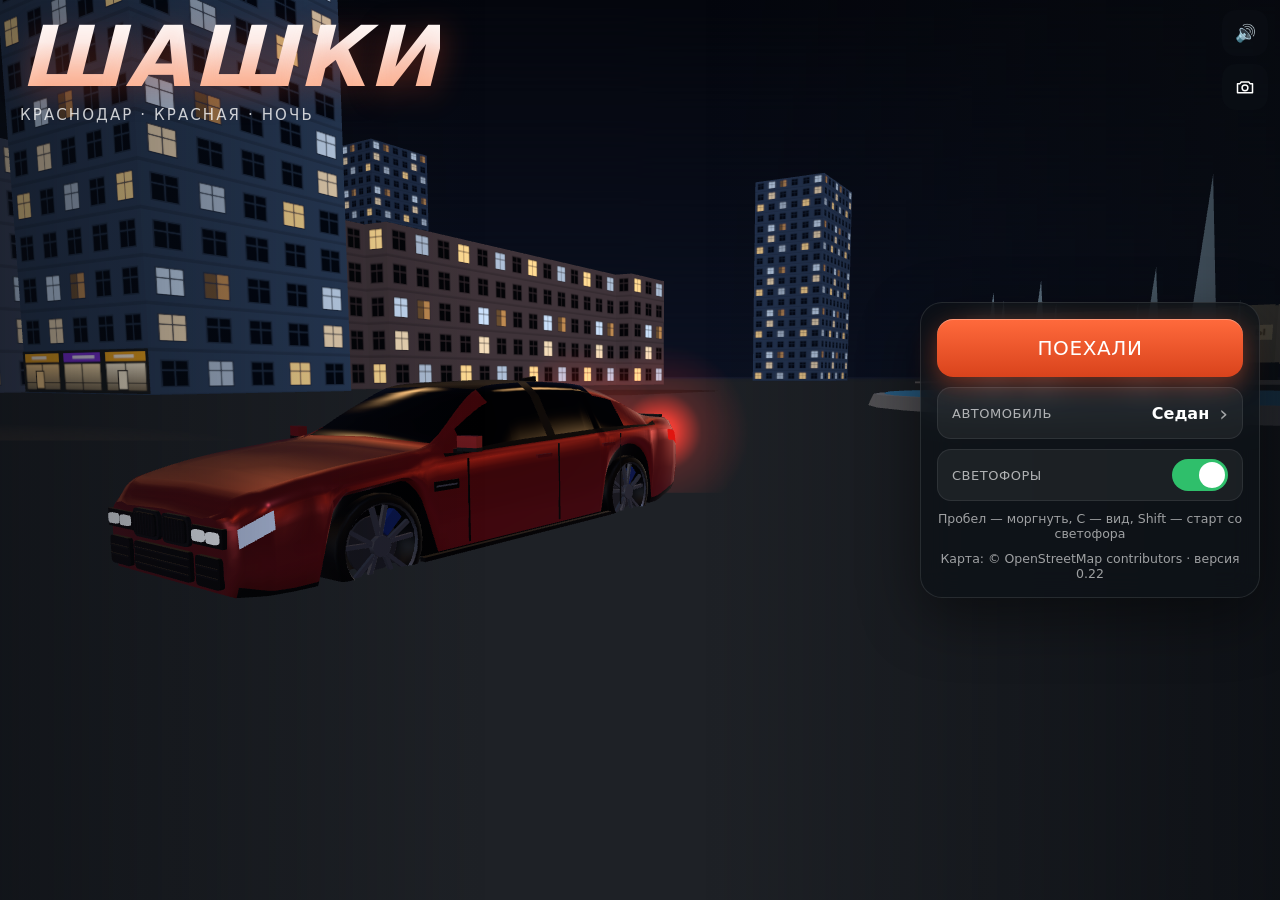
==== commit 273fe628: "Погоня без нечестных красных: светофоры впереди дают зелёный, машины уступают сирене Co-Authored-By:" ====
--- a/index.html
+++ b/index.html
@@ -11,7 +11,7 @@
 <link rel="manifest" href="manifest.webmanifest">
 <link rel="apple-touch-icon" href="icons/icon-180.png">
 <link rel="icon" href="icons/icon-192.png">
-<link rel="stylesheet" href="style.css?v=21">
+<link rel="stylesheet" href="style.css?v=22">
 <script type="importmap">{ "imports": { "three": "./vendor/three.module.min.js" } }</script>
 </head>
 <body>
@@ -84,7 +84,7 @@
     <div class="rowset" id="ctlRow"><span>Руль</span><div class="seg" id="ctlSeg"><button data-m="arrows">Стрелки</button><button data-m="wheel">Руль</button><button data-m="tilt">Наклон</button></div></div>
     <p class="keys">Пробел — моргнуть, C — вид, Shift — старт со светофора</p>
     <p class="install" id="install" hidden>Чтобы убрать панели Safari: <b>Поделиться</b> → <b>На экран «Домой»</b></p>
-    <p class="osm">Карта: © OpenStreetMap contributors · версия 0.21</p>
+    <p class="osm">Карта: © OpenStreetMap contributors · версия 0.22</p>
   </div>
 </div>
 
@@ -121,6 +121,6 @@
 <button id="viewBtn" aria-label="Сменить вид" title="Вид (C)">
   <svg viewBox="0 0 24 24" width="20" height="20" fill="none" stroke="currentColor" stroke-width="1.8" stroke-linecap="round" stroke-linejoin="round"><path d="M3 8h3l1.5-2h9L18 8h3v11H3z"/><circle cx="12" cy="13" r="3.5"/></svg>
 </button>
-<script type="module" src="js/main.js?v=21"></script>
+<script type="module" src="js/main.js?v=22"></script>
 </body>
 </html>
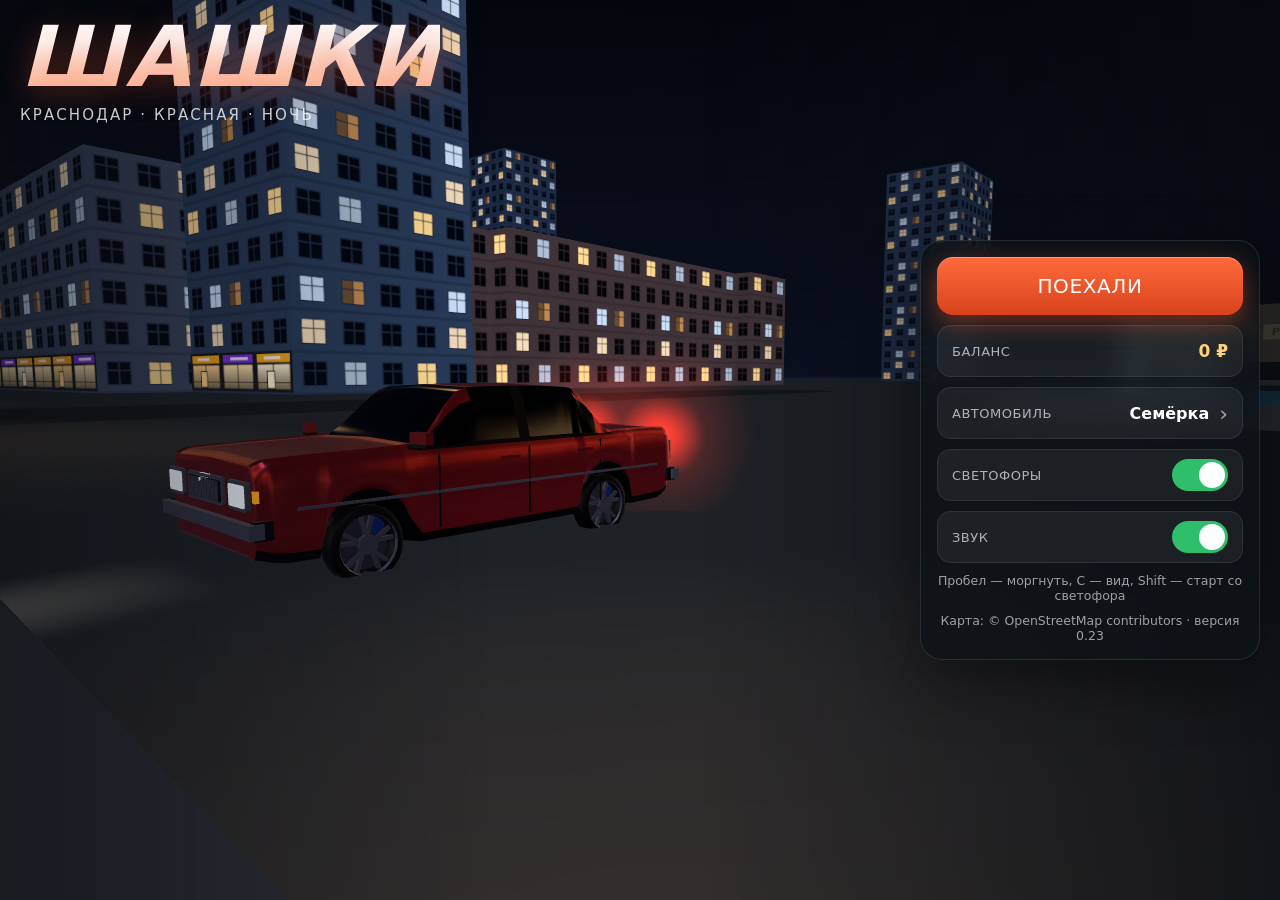
==== commit d71c2779: "0.23: гараж с покупкой машин и цветов, реклама за вознаграждение, пауза - старт на «Семёрке», машины" ====
--- a/index.html
+++ b/index.html
@@ -11,7 +11,7 @@
 <link rel="manifest" href="manifest.webmanifest">
 <link rel="apple-touch-icon" href="icons/icon-180.png">
 <link rel="icon" href="icons/icon-192.png">
-<link rel="stylesheet" href="style.css?v=22">
+<link rel="stylesheet" href="style.css?v=23">
 <script type="importmap">{ "imports": { "three": "./vendor/three.module.min.js" } }</script>
 </head>
 <body>
@@ -79,12 +79,14 @@
   </div>
   <div class="panel">
     <button id="go" class="primary">Поехали</button>
+    <div class="rowset"><span>Баланс</span><b class="cash" id="cash">0 ₽</b></div>
     <button id="garageBtn" class="rowbtn"><span>Автомобиль</span><b id="carName">Седан</b><i>›</i></button>
     <div class="rowset"><span>Светофоры</span><button id="lightsBtn" class="switch" role="switch" aria-label="Светофоры"><i></i></button></div>
+    <div class="rowset"><span>Звук</span><button id="soundBtn" class="switch" role="switch" aria-label="Звук"><i></i></button></div>
     <div class="rowset" id="ctlRow"><span>Руль</span><div class="seg" id="ctlSeg"><button data-m="arrows">Стрелки</button><button data-m="wheel">Руль</button><button data-m="tilt">Наклон</button></div></div>
     <p class="keys">Пробел — моргнуть, C — вид, Shift — старт со светофора</p>
     <p class="install" id="install" hidden>Чтобы убрать панели Safari: <b>Поделиться</b> → <b>На экран «Домой»</b></p>
-    <p class="osm">Карта: © OpenStreetMap contributors · версия 0.22</p>
+    <p class="osm">Карта: © OpenStreetMap contributors · версия 0.23</p>
   </div>
 </div>
 
@@ -92,6 +94,7 @@
 <div id="garage" class="screen" hidden>
   <button id="garageBack" class="back">‹ Назад</button>
   <div class="gpanel">
+    <div class="gcash"><span>Баланс</span><b class="cash" id="gCash">0 ₽</b></div>
     <div class="gpick">
       <button id="carPrev" aria-label="Предыдущая машина">‹</button>
       <div><b id="gName">Седан</b><span id="gNote"></span></div>
@@ -99,7 +102,9 @@
     </div>
     <div class="gstats" id="gStats"></div>
     <div class="swatches" id="swatches"></div>
+    <div class="gbuy" id="gColorBar" hidden><button id="gColorBuy" class="ghost">Купить цвет</button><button id="gColorAd" class="ghost">За ролик</button></div>
     <button id="gSelect" class="primary">Выбрать</button>
+    <button id="gTrial" class="ghost" hidden>Тест-драйв за ролик</button>
   </div>
 </div>
 
@@ -112,15 +117,27 @@
       <div><span>Впритирку</span><b id="resNear">0</b></div>
       <div><span>Круг</span><b id="resTop">1</b></div>
     </div>
+    <p class="earn" id="resCash"></p>
+    <div class="gbuy"><button id="resContinue" class="ghost">Продолжить за ролик</button><button id="resDouble" class="ghost">×2 за ролик</button></div>
     <button id="again" class="primary">Ещё раз</button>
     <button id="toMenu" class="ghost">В меню</button>
   </div>
 </div>
 
-<button id="mute" aria-label="Звук">🔊</button>
-<button id="viewBtn" aria-label="Сменить вид" title="Вид (C)">
-  <svg viewBox="0 0 24 24" width="20" height="20" fill="none" stroke="currentColor" stroke-width="1.8" stroke-linecap="round" stroke-linejoin="round"><path d="M3 8h3l1.5-2h9L18 8h3v11H3z"/><circle cx="12" cy="13" r="3.5"/></svg>
-</button>
-<script type="module" src="js/main.js?v=22"></script>
+<button id="pauseBtn" aria-label="Пауза" hidden><svg viewBox="0 0 24 24" width="20" height="20"><rect x="6" y="5" width="4" height="14" rx="1" fill="currentColor"/><rect x="14" y="5" width="4" height="14" rx="1" fill="currentColor"/></svg></button>
+
+<!-- пауза: здесь же вид камеры, способ рулить и звук -->
+<div id="pause" class="overlay" hidden>
+  <div class="card">
+    <h1>Пауза</h1>
+    <button id="resume" class="primary">Продолжить</button>
+    <button id="viewBtn" class="rowbtn"><span>Вид</span><b id="viewName">Сзади</b><i>›</i></button>
+    <div class="rowset" id="ctlRow2"><span>Руль</span><div class="seg" id="ctlSeg2"><button data-m="arrows">Стрелки</button><button data-m="wheel">Руль</button><button data-m="tilt">Наклон</button></div></div>
+    <div class="rowset"><span>Звук</span><button id="soundBtn2" class="switch" role="switch" aria-label="Звук"><i></i></button></div>
+    <button id="pauseMenu" class="ghost">В меню</button>
+  </div>
+</div>
+
+<script type="module" src="js/main.js?v=23"></script>
 </body>
 </html>
--- a/style.css
+++ b/style.css
@@ -205,3 +205,29 @@
 @media (max-height: 430px) { .panel, .gpanel { gap: 7px; padding: 12px; } button.primary { padding: 13px; font-size: 18px; } .rowbtn, .rowset { min-height: 44px; } .keys { display: none; } .brand h1 { font-size: 44px; } }
 
 @media (pointer: coarse) { .keys { display: none; } }
+
+/* ---------- деньги, покупки, заглушка рекламы ---------- */
+.cash { margin-left: auto; font-size: 17px; color: #ffd27a; font-variant-numeric: tabular-nums; }
+.gcash { display: flex; align-items: center; font-size: 13px; }
+.gcash span { opacity: 0.65; letter-spacing: 0.04em; text-transform: uppercase; }
+.gbuy { display: flex; gap: 8px; }
+.gbuy button { margin: 0; flex: 1; padding: 11px 6px; font-size: 14px; }
+button.ghost:disabled, button.primary:disabled { opacity: 0.45; cursor: default; }
+button.primary.locked { background: linear-gradient(180deg, #3a4150, #262b36); box-shadow: none; }
+.swatches button.lock { position: relative; opacity: 0.75; }
+.swatches button.lock::after { content: ''; position: absolute; inset: 9px 11px 7px; border-radius: 3px; background: rgba(0, 0, 0, 0.6); box-shadow: 0 -5px 0 -1px rgba(0, 0, 0, 0), 0 0 0 1.5px rgba(255, 255, 255, 0.8); }
+.earn { font-size: 22px; font-weight: 800; color: #ffd27a; margin: 4px 0 10px !important; }
+#result .card .gbuy { margin-bottom: 8px; }
+#result .card button.primary { width: 100%; }
+.fakead { position: fixed; inset: 0; z-index: 50; background: rgba(4, 6, 10, 0.94); display: grid; place-items: center; text-align: center; }
+.fakead div { display: grid; gap: 8px; }
+.fakead b { font-size: 24px; }
+.fakead span { opacity: 0.6; font-size: 14px; }
+.fakead i { height: 4px; border-radius: 2px; background: #e5532a; animation: fakead 1.6s linear; transform-origin: 0 50%; }
+@keyframes fakead { from { transform: scaleX(0); } to { transform: scaleX(1); } }
+
+#pauseBtn { position: fixed; top: max(10px, env(safe-area-inset-top)); right: max(12px, env(safe-area-inset-right)); width: 46px; height: 46px; border-radius: 14px; border: 0; background: rgba(12, 16, 22, 0.62); color: #fff; display: grid; place-items: center; cursor: pointer; z-index: 7; }
+#pause .card { display: flex; flex-direction: column; gap: 10px; text-align: left; }
+#pause .card h1 { text-align: center; margin-bottom: 4px; }
+#pause .card button.ghost { margin: 0; }
+#mirror { border-radius: 12px; }
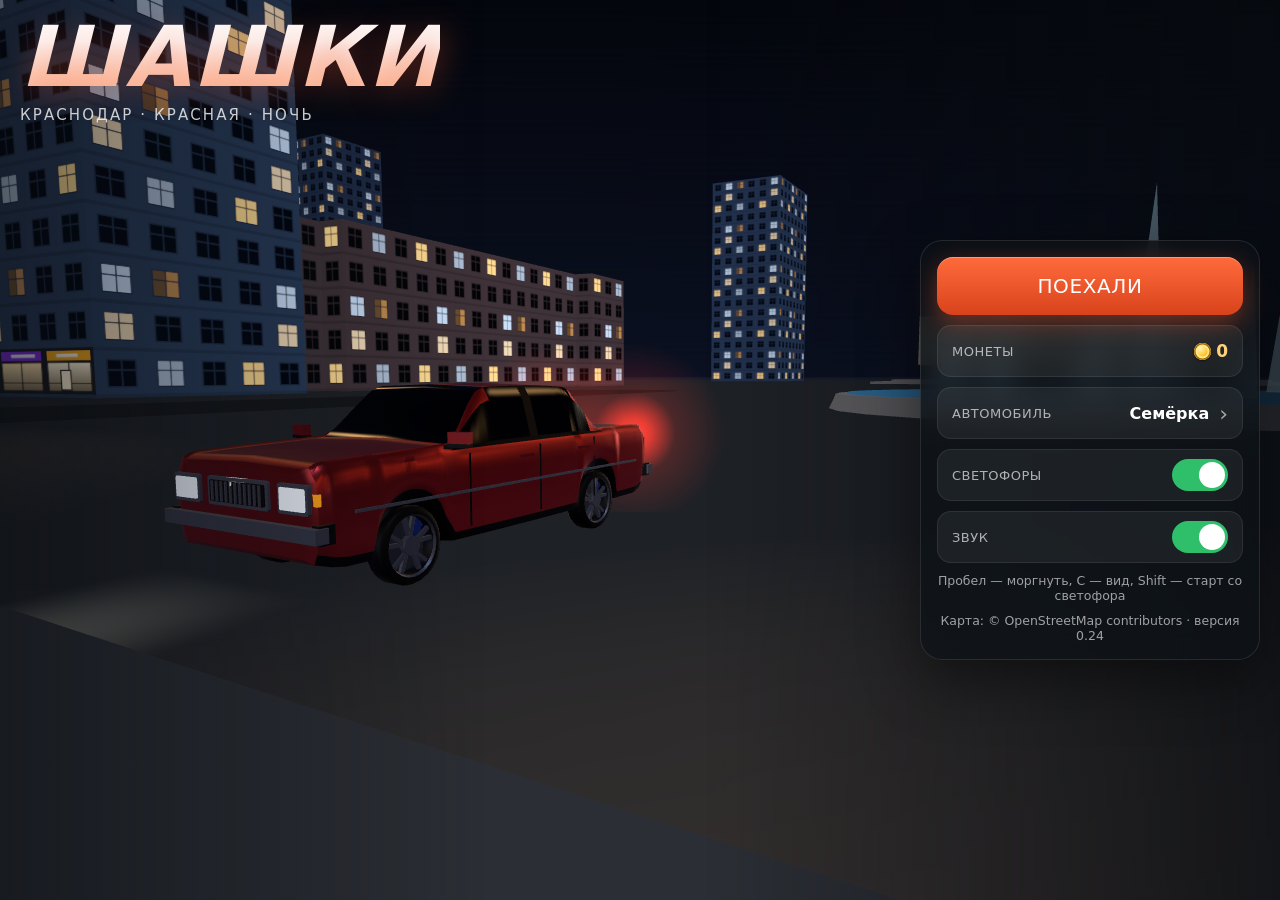
==== commit 7a8a3caa: "0.24: монеты вместо рублей, наглядные награды, честная погоня, развороты без пропадающих машин - вал" ====
--- a/index.html
+++ b/index.html
@@ -11,7 +11,7 @@
 <link rel="manifest" href="manifest.webmanifest">
 <link rel="apple-touch-icon" href="icons/icon-180.png">
 <link rel="icon" href="icons/icon-192.png">
-<link rel="stylesheet" href="style.css?v=23">
+<link rel="stylesheet" href="style.css?v=24">
 <script type="importmap">{ "imports": { "three": "./vendor/three.module.min.js" } }</script>
 </head>
 <body>
@@ -21,19 +21,25 @@
 
 <div id="hud" hidden>
   <div class="hud-top">
-    <div class="box"><span class="label">Очки</span><b id="score">0</b></div>
-    <div class="box combo" id="comboBox"><span class="label">Серия</span><b id="combo">×1</b></div>
+    <div class="box scorebox" id="scoreBox"><span class="label">Очки</span><b id="score">0</b><span class="wallet" id="wallet"><i class="coin"></i><b id="runCoins">0</b></span></div>
+    <!-- серия: множитель и кольцо-таймер — пока оно не догорело, следующий проход впритирку поднимет множитель -->
+    <div class="combo" id="comboBox"><svg viewBox="0 0 48 48"><circle class="track" cx="24" cy="24" r="20"/><circle class="ring" id="comboRing" cx="24" cy="24" r="20"/></svg><b id="combo">×1</b></div>
     <div class="box right"><span class="label" id="lapLabel">Круг 1 · до разворота</span><b id="left">0 м</b></div>
   </div>
   <div id="mirror"></div>
   <div class="chips"><div class="chip" id="chase" hidden>ПОГОНЯ · <b id="chaseGap">0 м</b></div><div class="chip rain" id="rain" hidden>Дождь · скользко</div></div>
   <div id="pop"></div>
+  <div class="edge l" id="edgeL"></div><div class="edge r" id="edgeR"></div>
+  <div id="banner"><b id="bannerT"></b><span id="bannerS"></span></div>
+  <div id="place" hidden><b id="placeN">1</b><span id="placeOf">из 3</span></div>
   <div class="tip turn" id="turnTip" hidden>← Разворот: в левый ряд</div>
-  <div class="tip" id="launchTip" hidden>Ты первый! Зажми газ и ЛАНЧ (Shift)</div>
+  <div class="tip" id="launchTip" hidden><span id="launchTipText">Ты первый! Зажми газ и ЛАНЧ (Shift)</span><em class="prize"><i class="coin"></i>до <b id="launchPrize">0</b></em></div>
   <div id="lights" hidden><i></i><i></i><i></i><i></i><i></i><b id="lightsText">ДЕРЖИ…</b></div>
-  <div class="speed"><b id="speed">0</b><span>км/ч</span><i id="gear">1</i></div>
+  <div class="speed" id="speedBox"><b id="speed">0</b><span>км/ч</span><i id="gear">1</i><u><s id="heat"></s></u></div>
   <div class="hint" id="rotate">Поверните телефон горизонтально</div>
 </div>
+
+<div id="fx"></div>
 
 <div id="touch" hidden data-mode="arrows">
   <div class="pad left">
@@ -79,14 +85,14 @@
   </div>
   <div class="panel">
     <button id="go" class="primary">Поехали</button>
-    <div class="rowset"><span>Баланс</span><b class="cash" id="cash">0 ₽</b></div>
+    <div class="rowset"><span>Монеты</span><b class="cash" id="cash">0</b></div>
     <button id="garageBtn" class="rowbtn"><span>Автомобиль</span><b id="carName">Седан</b><i>›</i></button>
     <div class="rowset"><span>Светофоры</span><button id="lightsBtn" class="switch" role="switch" aria-label="Светофоры"><i></i></button></div>
     <div class="rowset"><span>Звук</span><button id="soundBtn" class="switch" role="switch" aria-label="Звук"><i></i></button></div>
     <div class="rowset" id="ctlRow"><span>Руль</span><div class="seg" id="ctlSeg"><button data-m="arrows">Стрелки</button><button data-m="wheel">Руль</button><button data-m="tilt">Наклон</button></div></div>
     <p class="keys">Пробел — моргнуть, C — вид, Shift — старт со светофора</p>
     <p class="install" id="install" hidden>Чтобы убрать панели Safari: <b>Поделиться</b> → <b>На экран «Домой»</b></p>
-    <p class="osm">Карта: © OpenStreetMap contributors · версия 0.23</p>
+    <p class="osm">Карта: © OpenStreetMap contributors · версия 0.24</p>
   </div>
 </div>
 
@@ -94,7 +100,7 @@
 <div id="garage" class="screen" hidden>
   <button id="garageBack" class="back">‹ Назад</button>
   <div class="gpanel">
-    <div class="gcash"><span>Баланс</span><b class="cash" id="gCash">0 ₽</b></div>
+    <div class="gcash"><span>Монеты</span><b class="cash" id="gCash">0</b></div>
     <div class="gpick">
       <button id="carPrev" aria-label="Предыдущая машина">‹</button>
       <div><b id="gName">Седан</b><span id="gNote"></span></div>
@@ -110,17 +116,19 @@
 
 <div id="result" class="overlay" hidden>
   <div class="card">
-    <h1 id="resTitle">Авария</h1>
-    <p class="route" id="resText"></p>
-    <div class="stats">
-      <div><span>Очки</span><b id="resScore">0</b></div>
-      <div><span>Впритирку</span><b id="resNear">0</b></div>
-      <div><span>Круг</span><b id="resTop">1</b></div>
+    <div class="resInfo">
+      <h1 id="resTitle">Авария</h1>
+      <p class="route" id="resText"></p>
+      <div class="total"><span>Очки</span><b id="resScore">0</b></div>
+      <!-- из чего сложились очки: у каждой плитки свой значок, полоска показывает её долю -->
+      <div class="parts" id="resParts"></div>
+      <p class="earn" id="resCash"></p>
     </div>
-    <p class="earn" id="resCash"></p>
-    <div class="gbuy"><button id="resContinue" class="ghost">Продолжить за ролик</button><button id="resDouble" class="ghost">×2 за ролик</button></div>
-    <button id="again" class="primary">Ещё раз</button>
-    <button id="toMenu" class="ghost">В меню</button>
+    <div class="resActs">
+      <div class="gbuy"><button id="resContinue" class="ghost">Продолжить за ролик</button><button id="resDouble" class="ghost">×2 за ролик</button></div>
+      <button id="again" class="primary">Ещё раз</button>
+      <button id="toMenu" class="ghost">В меню</button>
+    </div>
   </div>
 </div>
 
@@ -138,6 +146,6 @@
   </div>
 </div>
 
-<script type="module" src="js/main.js?v=23"></script>
+<script type="module" src="js/main.js?v=24"></script>
 </body>
 </html>
--- a/style.css
+++ b/style.css
@@ -10,9 +10,6 @@
 .box .label { display: block; font-size: 11px; letter-spacing: 0.06em; text-transform: uppercase; opacity: 0.7; }
 .box b { font-size: 22px; font-variant-numeric: tabular-nums; }
 .box.right { margin-left: auto; text-align: right; }
-.box.combo { opacity: 0.35; transition: opacity 0.2s, transform 0.2s; }
-.box.combo.live { opacity: 1; background: rgba(214, 72, 28, 0.88); }
-.box.combo.bump { transform: scale(1.14); }
 
 #pop { position: absolute; left: 50%; top: 24%; transform: translateX(-50%); font-weight: 900; font-size: clamp(22px, 5vw, 40px); text-shadow: 0 2px 10px rgba(0, 0, 0, 0.6); white-space: nowrap; opacity: 0; }
 #pop.show { animation: pop 0.9s ease-out; }
@@ -231,3 +228,90 @@
 #pause .card h1 { text-align: center; margin-bottom: 4px; }
 #pause .card button.ghost { margin: 0; }
 #mirror { border-radius: 12px; }
+
+/* ---------- монеты и награды ---------- */
+:root { --ui: system-ui, -apple-system, 'Segoe UI', Roboto, Arial, sans-serif; }
+.coin { display: inline-block; width: 1em; height: 1em; border-radius: 50%; vertical-align: -0.13em; margin-right: 0.32em; flex: none;
+  background: radial-gradient(circle at 34% 30%, #fff6c2 0%, #ffd34a 38%, #f0a400 72%, #b87200 100%); box-shadow: inset 0 0 0 0.09em #a86700, inset 0 0 0 0.2em rgba(255, 236, 150, 0.9), 0 0.06em 0.12em rgba(0, 0, 0, 0.5); }
+.cash { display: inline-flex; align-items: center; }
+#fx { position: fixed; inset: 0; pointer-events: none; z-index: 8; overflow: hidden; }
+.fly { position: absolute; left: 0; top: 0; font: italic 900 clamp(24px, 4.6vw, 40px)/1 var(--ui); white-space: nowrap; text-align: center; color: #fff; text-shadow: 0 2px 0 rgba(0, 0, 0, 0.55), 0 0 18px rgba(255, 255, 255, 0.45); will-change: transform, opacity; }
+.fly small { display: block; font-size: 0.42em; letter-spacing: 0.14em; text-transform: uppercase; font-style: normal; margin-bottom: 3px; opacity: 0.95; }
+.fly.tight { color: #ffb347; text-shadow: 0 2px 0 rgba(0, 0, 0, 0.55), 0 0 22px rgba(255, 140, 40, 0.9); }
+.fly.head { color: #ff5a4a; text-shadow: 0 2px 0 rgba(0, 0, 0, 0.55), 0 0 26px rgba(255, 60, 40, 0.95); font-size: clamp(30px, 5.6vw, 50px); }
+.fly.big { color: #ffd34a; text-shadow: 0 2px 0 rgba(0, 0, 0, 0.55), 0 0 26px rgba(255, 200, 60, 0.9); font-size: clamp(30px, 5.6vw, 50px); }
+.flycoin { position: absolute; left: -11px; top: -11px; width: 22px; height: 22px; margin: 0; will-change: transform; }
+.edge { position: absolute; top: 0; bottom: 0; width: 26vw; opacity: 0; pointer-events: none; }
+.edge.l { left: 0; background: linear-gradient(90deg, rgba(255, 255, 255, 0.5), transparent); }
+.edge.r { right: 0; background: linear-gradient(270deg, rgba(255, 255, 255, 0.5), transparent); }
+.edge.l.tight { background: linear-gradient(90deg, rgba(255, 150, 40, 0.7), transparent); }
+.edge.r.tight { background: linear-gradient(270deg, rgba(255, 150, 40, 0.7), transparent); }
+.edge.l.head { background: linear-gradient(90deg, rgba(255, 50, 30, 0.8), transparent); }
+.edge.r.head { background: linear-gradient(270deg, rgba(255, 50, 30, 0.8), transparent); }
+
+/* счёт и кошелёк */
+.scorebox { display: grid; grid-template-columns: auto auto; column-gap: 12px; align-items: baseline; transform-origin: 0 0; }
+.scorebox .label { grid-column: 1 / 3; }
+.wallet { display: inline-flex; align-items: center; font-size: 17px; color: #ffd34a; transform-origin: 0 50%; }
+.wallet b { font-size: 17px; }
+/* серия: кольцо догорает за пять секунд */
+.combo { position: relative; width: 58px; height: 58px; flex: none; opacity: 0.3; transition: opacity 0.2s; }
+.combo svg { position: absolute; inset: 0; width: 100%; height: 100%; transform: rotate(-90deg); }
+.combo circle { fill: rgba(12, 16, 22, 0.62); stroke-width: 5; }
+.combo .track { stroke: rgba(255, 255, 255, 0.14); }
+.combo .ring { fill: none; stroke: #fff; stroke-linecap: round; }
+.combo b { position: absolute; inset: 0; display: grid; place-items: center; font: italic 900 21px/1 var(--ui); }
+.combo.live { opacity: 1; }
+.combo.live .ring { stroke: #ffd34a; }
+.combo.live b { color: #ffd34a; }
+.combo.hot .ring { stroke: #ff8a2a; } .combo.hot b { color: #ff8a2a; } .combo.hot { filter: drop-shadow(0 0 8px rgba(255, 138, 42, 0.7)); }
+.combo.max .ring { stroke: #ff4530; } .combo.max b { color: #ff4530; } .combo.max { filter: drop-shadow(0 0 12px rgba(255, 69, 48, 0.9)); }
+/* спидометр: полоска «нагрева» — скорость приносит очки */
+.speed u { position: absolute; left: 12px; right: 12px; bottom: 4px; height: 3px; border-radius: 2px; background: rgba(255, 255, 255, 0.12); overflow: hidden; text-decoration: none; }
+.speed u s { display: block; height: 100%; width: 0; border-radius: 2px; background: linear-gradient(90deg, #ffd34a, #ff8a2a 60%, #ff4530); text-decoration: none; }
+.speed.paying { box-shadow: 0 0 0 1px rgba(255, 211, 74, 0.35), 0 0 18px rgba(255, 170, 60, 0.25); }
+
+/* большая плашка: событие и его цена */
+#banner { position: absolute; left: 50%; top: 27%; transform: translate(-50%, -50%) skewX(-8deg); text-align: center; opacity: 0; pointer-events: none; white-space: nowrap; }
+#banner b { display: block; font: italic 900 clamp(26px, 6vw, 54px)/1 var(--ui); letter-spacing: 0.02em; text-transform: uppercase; -webkit-background-clip: text; background-clip: text; color: transparent; filter: drop-shadow(0 3px 0 rgba(0, 0, 0, 0.5)); padding: 0 8px; }
+#banner span { display: inline-flex; align-items: center; margin-top: 6px; padding: 4px 14px; border-radius: 999px; background: rgba(8, 10, 14, 0.72); font: 800 clamp(15px, 2.6vw, 22px)/1.2 var(--ui); font-variant-numeric: tabular-nums; }
+#banner span:empty { display: none; }
+#banner.gold b { background-image: linear-gradient(180deg, #fff8cf 20%, #ffd34a 55%, #f09a00 100%); }
+#banner.gold span { color: #ffd34a; }
+#banner.silver b { background-image: linear-gradient(180deg, #fff 25%, #c9d3e0 100%); }
+#banner.hot b { background-image: linear-gradient(180deg, #ffe2b0 20%, #ff8a2a 60%, #e5431a 100%); }
+#banner.hot span { color: #ffb347; }
+#banner.blue b { background-image: linear-gradient(180deg, #e6f1ff 20%, #6fb0ff 60%, #2a62ff 100%); }
+#banner.blue span { color: #9cc6ff; }
+#banner.red b { background-image: linear-gradient(180deg, #ffd0c8 20%, #ff5a4a 60%, #c81e12 100%); }
+#banner.show { animation: banner 1.7s cubic-bezier(0.2, 0.9, 0.3, 1) both; }
+@keyframes banner { 0% { opacity: 0; transform: translate(-50%, -50%) skewX(-8deg) scale(1.9); } 9% { opacity: 1; transform: translate(-50%, -50%) skewX(-8deg) scale(0.96); } 14% { transform: translate(-50%, -50%) skewX(-8deg) scale(1); } 78% { opacity: 1; transform: translate(-50%, -50%) skewX(-8deg) scale(1); } 100% { opacity: 0; transform: translate(-50%, -62%) skewX(-8deg) scale(1); } }
+/* место в заезде со светофора */
+#place { position: absolute; right: max(14px, env(safe-area-inset-right)); top: 34%; display: flex; align-items: baseline; gap: 6px; padding: 6px 14px 8px; border-radius: 14px; background: rgba(12, 16, 22, 0.7); transform-origin: 100% 50%; }
+#place b { font: italic 900 44px/1 var(--ui); }
+#place span { font-size: 13px; opacity: 0.7; letter-spacing: 0.06em; text-transform: uppercase; }
+#place.first b { color: #ffd34a; text-shadow: 0 0 18px rgba(255, 200, 60, 0.7); }
+.tip .prize { display: inline-flex; align-items: center; margin-left: 10px; padding: 2px 9px; border-radius: 999px; background: rgba(0, 0, 0, 0.45); color: #ffd34a; font-style: normal; font-weight: 700; }
+.tip .prize b { margin-left: 4px; }
+#pop { font-size: clamp(16px, 3vw, 24px); top: 38%; font-weight: 700; opacity: 0; }
+
+/* итог заезда: счёт и из чего он сложился */
+.total { margin: 10px 0 8px; }
+.total span { display: block; font-size: 11px; opacity: 0.6; text-transform: uppercase; letter-spacing: 0.08em; }
+.total b { font: italic 900 44px/1 var(--ui); font-variant-numeric: tabular-nums; }
+.parts { display: grid; grid-template-columns: repeat(5, 1fr); gap: 6px; margin: 0 0 10px; }
+.parts div { position: relative; overflow: hidden; background: rgba(255, 255, 255, 0.07); border-radius: 12px; padding: 8px 2px 9px; display: grid; justify-items: center; gap: 3px; }
+.parts div.zero { opacity: 0.35; }
+.parts svg { width: 22px; height: 22px; color: #ffd34a; }
+.parts b { font-size: 15px; font-variant-numeric: tabular-nums; }
+.parts span { font-size: 9.5px; opacity: 0.65; text-transform: uppercase; letter-spacing: 0.03em; white-space: nowrap; }
+.parts u { position: absolute; left: 0; bottom: 0; height: 3px; background: linear-gradient(90deg, #ffd34a, #ff8a2a); transition: width 0.7s ease-out; }
+.earn { display: flex; align-items: center; justify-content: center; font-size: 26px; }
+@media (max-height: 430px) { .total b { font-size: 32px; } .total { margin: 4px 0 6px; } .parts div { padding: 5px 2px 7px; } .parts svg { width: 18px; height: 18px; } .earn { font-size: 21px; margin: 2px 0 6px !important; } #result .card h1 { font-size: 22px; } }
+@media (max-width: 720px) { .scorebox { grid-template-columns: auto; } .scorebox .label { grid-column: 1; } .combo { width: 50px; height: 50px; } .combo b { font-size: 18px; } }
+/* телефон в горизонтали: итог слева, кнопки справа — всё помещается без прокрутки */
+@media (max-height: 460px) and (orientation: landscape) {
+  #result .card { width: min(760px, 100%); display: grid; grid-template-columns: 1.35fr 1fr; column-gap: 20px; align-items: center; padding: 14px 18px; }
+  #result .resActs .gbuy { flex-direction: column; }
+  #result .route { font-size: 13px; }
+}
